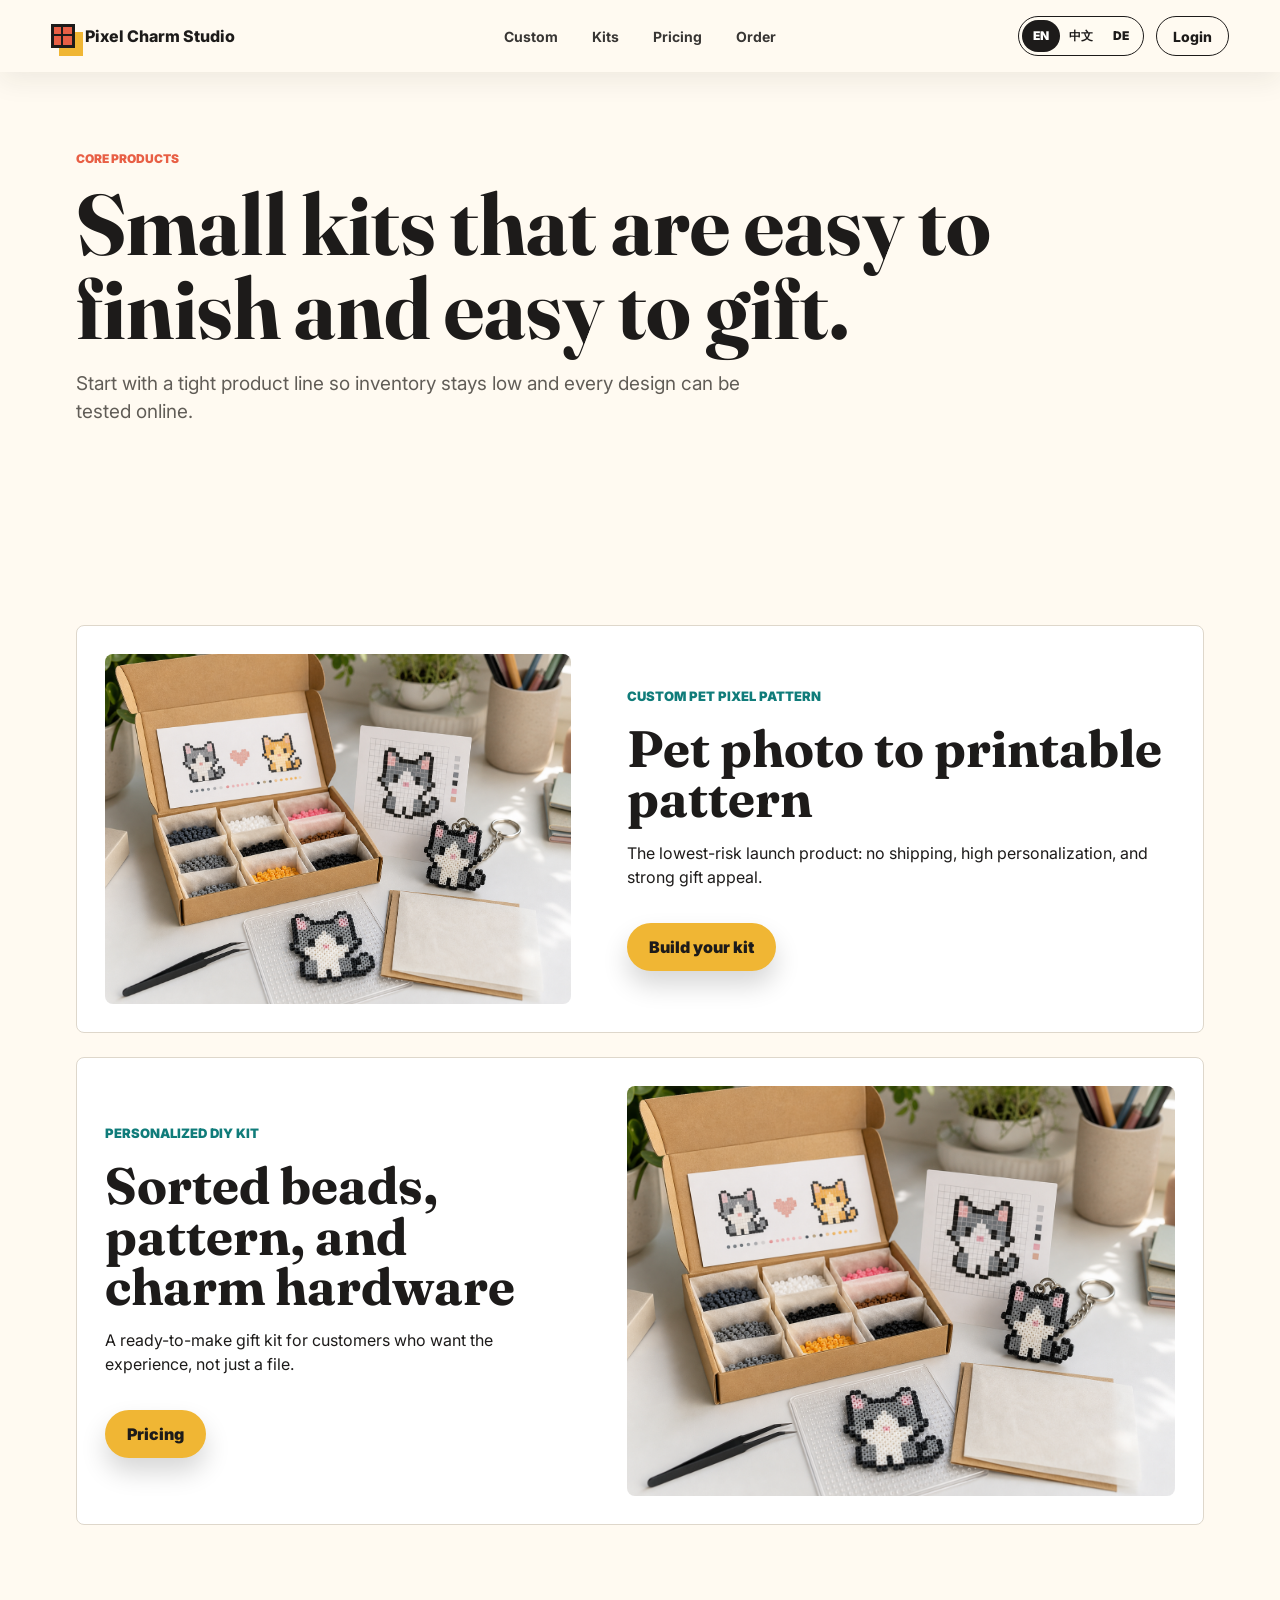
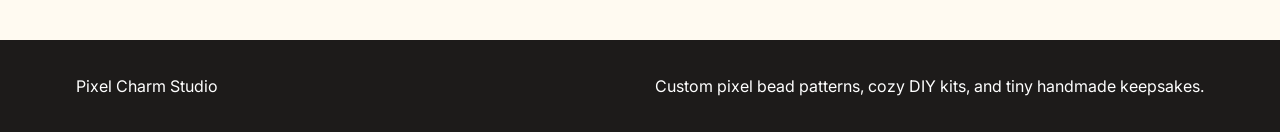
==== kits.html @ eff9be91 "Build multilingual pixel charm website" ====
<!doctype html>
<html lang="en">
  <head>
    <meta charset="utf-8">
    <meta name="viewport" content="width=device-width, initial-scale=1">
    <title>Kits | Pixel Charm Studio</title>
    <link rel="preconnect" href="https://fonts.googleapis.com">
    <link rel="preconnect" href="https://fonts.gstatic.com" crossorigin>
    <link href="https://fonts.googleapis.com/css2?family=Inter:wght@400;500;600;700;800&family=Fraunces:opsz,wght@9..144,700;9..144,800&display=swap" rel="stylesheet">
    <link rel="stylesheet" href="styles.css">
  </head>
  <body class="inner-page">
    <header class="site-header is-scrolled" data-header>
      <a class="brand" href="index.html" aria-label="Pixel Charm Studio home"><span class="brand-mark" aria-hidden="true"></span><span>Pixel Charm Studio</span></a>
      <nav class="nav-links" aria-label="Main navigation">
        <a href="custom.html" data-i18n="nav.custom">Custom</a>
        <a href="kits.html" data-i18n="nav.kits">Kits</a>
        <a href="pricing.html" data-i18n="nav.pricing">Pricing</a>
        <a href="order.html" data-i18n="nav.order">Order</a>
      </nav>
      <div class="header-actions">
        <div class="language-switcher" aria-label="Language selector"><button type="button" data-lang-button="en" aria-pressed="true">EN</button><button type="button" data-lang-button="zh" aria-pressed="false">中文</button><button type="button" data-lang-button="de" aria-pressed="false">DE</button></div>
        <a class="nav-cta" href="login.html" data-i18n="nav.login">Login</a>
      </div>
    </header>

    <main>
      <section class="page-hero">
        <p class="eyebrow" data-i18n="kits.eyebrow">Core products</p>
        <h1 data-i18n="kitsPage.title">Small kits that are easy to finish and easy to gift.</h1>
        <p data-i18n="kitsPage.copy">Start with a tight product line so inventory stays low and every design can be tested online.</p>
      </section>

      <section class="section">
        <div class="kit-grid">
          <article class="kit-card">
            <img src="assets/hero-kit.png" alt="Pixel bead DIY kit">
            <div>
              <p class="tier" data-i18n="kits.card1Title">Custom Pet Pixel Pattern</p>
              <h2 data-i18n="kitsPage.petTitle">Pet photo to printable pattern</h2>
              <p data-i18n="kitsPage.petCopy">The lowest-risk launch product: no shipping, high personalization, and strong gift appeal.</p>
              <a class="button button-primary inline-button" href="order.html" data-i18n="hero.primary">Build your kit</a>
            </div>
          </article>
          <article class="kit-card reverse">
            <img src="assets/hero-kit.png" alt="Sorted pixel bead kit">
            <div>
              <p class="tier" data-i18n="kits.card2Title">Personalized DIY Kit</p>
              <h2 data-i18n="kitsPage.diyTitle">Sorted beads, pattern, and charm hardware</h2>
              <p data-i18n="kitsPage.diyCopy">A ready-to-make gift kit for customers who want the experience, not just a file.</p>
              <a class="button button-primary inline-button" href="pricing.html" data-i18n="nav.pricing">Pricing</a>
            </div>
          </article>
        </div>
      </section>
    </main>

    <footer class="site-footer"><p>Pixel Charm Studio</p><p data-i18n="footer.copy">Custom pixel bead patterns, cozy DIY kits, and tiny handmade keepsakes.</p></footer>
    <script src="script.js"></script>
  </body>
</html>
---- styles.css ----
:root {
  --ink: #1d1b1a;
  --muted: #615d57;
  --paper: #fffaf1;
  --white: #ffffff;
  --line: #ded7cb;
  --coral: #e85f45;
  --teal: #107c7a;
  --gold: #f0b634;
  --mint: #d7efe6;
  --rose: #f7d9d1;
  --sky: #dce9ff;
  --shadow: 0 18px 50px rgba(31, 25, 19, 0.16);
  --radius: 8px;
}

* {
  box-sizing: border-box;
}

html {
  scroll-behavior: smooth;
}

body {
  margin: 0;
  color: var(--ink);
  background: var(--paper);
  font-family: "Inter", Arial, sans-serif;
  line-height: 1.5;
}

img {
  display: block;
  max-width: 100%;
}

a {
  color: inherit;
  text-decoration: none;
}

.site-header {
  position: fixed;
  z-index: 10;
  top: 0;
  right: 0;
  left: 0;
  display: grid;
  grid-template-columns: 1fr auto 1fr;
  align-items: center;
  gap: 24px;
  padding: 16px clamp(18px, 4vw, 56px);
  color: var(--white);
  transition: background 180ms ease, color 180ms ease, box-shadow 180ms ease;
}

.site-header.is-scrolled {
  color: var(--ink);
  background: rgba(255, 250, 241, 0.94);
  box-shadow: 0 8px 28px rgba(40, 35, 28, 0.08);
  backdrop-filter: blur(12px);
}

.brand,
.nav-links,
.nav-cta,
.header-actions,
.language-switcher {
  display: flex;
  align-items: center;
}

.brand {
  gap: 10px;
  min-width: 0;
  font-weight: 800;
}

.brand-mark {
  width: 24px;
  height: 24px;
  border: 3px solid currentColor;
  background:
    linear-gradient(90deg, transparent 7px, currentColor 7px 9px, transparent 9px),
    linear-gradient(transparent 7px, currentColor 7px 9px, transparent 9px),
    var(--coral);
  box-shadow: 8px 8px 0 var(--gold);
  flex: 0 0 auto;
}

.nav-links {
  justify-content: center;
  gap: clamp(14px, 3vw, 34px);
  font-size: 14px;
  font-weight: 700;
}

.nav-links a {
  opacity: 0.88;
}

.nav-links a:hover,
.nav-links a:focus-visible {
  opacity: 1;
}

.header-actions {
  justify-self: end;
  justify-content: end;
  gap: 12px;
}

.language-switcher {
  min-height: 40px;
  padding: 3px;
  gap: 2px;
  border: 1px solid currentColor;
  border-radius: 999px;
  background: rgba(255, 255, 255, 0.08);
}

.language-switcher button {
  min-width: 38px;
  min-height: 32px;
  border: 0;
  border-radius: 999px;
  color: inherit;
  background: transparent;
  font: inherit;
  font-size: 12px;
  font-weight: 900;
  cursor: pointer;
}

.language-switcher button[aria-pressed="true"] {
  color: var(--ink);
  background: var(--white);
}

.site-header.is-scrolled .language-switcher button[aria-pressed="true"] {
  color: var(--white);
  background: var(--ink);
}

.nav-cta {
  min-height: 40px;
  padding: 0 16px;
  border: 1px solid currentColor;
  border-radius: 999px;
  font-size: 14px;
  font-weight: 800;
  color: inherit;
  background: transparent;
  font-family: inherit;
  cursor: pointer;
}

.hero {
  position: relative;
  min-height: 92vh;
  display: flex;
  align-items: center;
  overflow: hidden;
  color: var(--white);
  background: var(--ink);
}

.inner-page {
  background: #fffaf1;
}

.page-hero {
  padding: 150px clamp(18px, 6vw, 76px) 64px;
  background: var(--paper);
}

.page-hero h1,
.auth-copy h1 {
  max-width: 920px;
  color: var(--ink);
  font-size: clamp(42px, 7vw, 86px);
}

.page-hero p:not(.eyebrow),
.auth-copy p:not(.eyebrow) {
  max-width: 720px;
  color: var(--muted);
  font-size: 19px;
}

.hero-image,
.hero-shade {
  position: absolute;
  inset: 0;
  width: 100%;
  height: 100%;
}

.hero-image {
  object-fit: cover;
  object-position: 60% center;
}

.hero-shade {
  background: linear-gradient(90deg, rgba(29, 27, 26, 0.78), rgba(29, 27, 26, 0.42) 42%, rgba(29, 27, 26, 0.12));
}

.hero-content {
  position: relative;
  width: min(720px, calc(100% - 36px));
  margin-left: clamp(18px, 7vw, 96px);
  padding-top: 70px;
}

.eyebrow {
  margin: 0 0 14px;
  color: var(--coral);
  font-size: 12px;
  font-weight: 900;
  letter-spacing: 0;
  text-transform: uppercase;
}

.hero .eyebrow {
  color: #ffd058;
}

h1,
h2,
h3,
p {
  overflow-wrap: anywhere;
}

h1,
h2 {
  margin: 0;
  font-family: "Fraunces", Georgia, serif;
  line-height: 0.98;
  letter-spacing: 0;
}

h1 {
  max-width: 680px;
  font-size: clamp(48px, 7vw, 94px);
}

h2 {
  max-width: 760px;
  font-size: clamp(34px, 5vw, 64px);
}

h3 {
  margin: 0;
  font-size: 20px;
  line-height: 1.15;
}

.hero-copy {
  max-width: 600px;
  margin: 24px 0 0;
  color: rgba(255, 255, 255, 0.9);
  font-size: clamp(17px, 2vw, 21px);
}

.hero-actions,
.hero-stats {
  display: flex;
  flex-wrap: wrap;
  gap: 12px;
}

.hero-actions {
  margin-top: 34px;
}

.button {
  display: inline-flex;
  min-height: 48px;
  align-items: center;
  justify-content: center;
  padding: 0 20px;
  border-radius: 999px;
  border: 2px solid transparent;
  font-weight: 900;
  cursor: pointer;
  transition: transform 160ms ease, box-shadow 160ms ease, background 160ms ease;
}

.button:hover,
.button:focus-visible {
  transform: translateY(-2px);
}

.button-primary {
  color: var(--ink);
  background: var(--gold);
  box-shadow: 0 14px 26px rgba(0, 0, 0, 0.16);
}

.button-secondary {
  color: var(--white);
  border-color: rgba(255, 255, 255, 0.7);
  background: rgba(255, 255, 255, 0.08);
}

.hero-stats {
  padding: 0;
  margin: 44px 0 0;
}

.hero-stats div {
  min-width: 132px;
  padding-right: 20px;
  border-right: 1px solid rgba(255, 255, 255, 0.34);
}

.hero-stats div:last-child {
  border-right: 0;
}

.hero-stats dt {
  font-size: 24px;
  font-weight: 900;
}

.hero-stats dd {
  margin: 4px 0 0;
  color: rgba(255, 255, 255, 0.78);
  font-size: 13px;
}

.intro-band {
  padding: 28px clamp(18px, 6vw, 76px);
  background: var(--teal);
  color: var(--white);
}

.intro-band p {
  max-width: 980px;
  margin: 0 auto;
  font-size: clamp(20px, 3vw, 35px);
  font-weight: 800;
  line-height: 1.18;
}

.section {
  padding: clamp(64px, 9vw, 116px) clamp(18px, 6vw, 76px);
}

.section-heading {
  max-width: 900px;
  margin: 0 auto 34px;
}

.process-grid,
.pricing-grid {
  display: grid;
  max-width: 1160px;
  margin: 0 auto;
  grid-template-columns: repeat(3, minmax(0, 1fr));
  gap: 18px;
}

.process-step,
.product-card,
.price-card,
.order-form,
.photo-rules,
.faq-list details,
.auth-form,
.account-panel {
  border: 1px solid var(--line);
  border-radius: var(--radius);
  background: var(--white);
  box-shadow: 0 1px 0 rgba(0, 0, 0, 0.03);
}

.process-step {
  min-height: 240px;
  padding: 26px;
}

.process-step span {
  display: block;
  margin-bottom: 38px;
  color: var(--teal);
  font-weight: 900;
}

.process-step p,
.product-card p,
.price-card li,
.order-copy p,
.faq-list p {
  color: var(--muted);
}

.split-section,
.order-section {
  display: grid;
  max-width: 1240px;
  margin: 0 auto;
  grid-template-columns: minmax(280px, 0.86fr) minmax(320px, 1.14fr);
  gap: clamp(28px, 6vw, 78px);
  align-items: start;
}

.split-copy {
  position: sticky;
  top: 100px;
}

.split-copy p {
  color: var(--muted);
  font-size: 18px;
}

.product-list {
  display: grid;
  gap: 16px;
}

.product-card {
  display: grid;
  grid-template-columns: 58px 1fr;
  gap: 8px 18px;
  padding: 22px;
}

.product-icon {
  grid-row: span 2;
  width: 56px;
  height: 56px;
  display: grid;
  place-items: center;
  color: var(--white);
  background: var(--coral);
  font-weight: 900;
  box-shadow:
    7px 0 0 rgba(255, 255, 255, 0.95),
    14px 0 0 currentColor;
}

.accent-teal .product-icon {
  background: var(--teal);
}

.accent-gold .product-icon {
  color: var(--ink);
  background: var(--gold);
}

.pricing-section {
  background: var(--mint);
}

.price-card {
  min-height: 326px;
  padding: 28px;
}

.price-card.featured {
  border: 2px solid var(--ink);
  box-shadow: var(--shadow);
  transform: translateY(-10px);
}

.tier {
  margin: 0 0 18px;
  color: var(--teal);
  font-size: 13px;
  font-weight: 900;
  text-transform: uppercase;
}

.price {
  margin: 18px 0;
  font-size: 34px;
  font-weight: 900;
}

.price-card ul,
.photo-rules ul {
  padding-left: 18px;
  margin: 0;
}

.price-card li,
.photo-rules li {
  margin: 10px 0;
}

.card-action {
  margin-top: 22px;
}

.inline-button {
  width: auto;
  margin-top: 18px;
}

.kit-grid {
  display: grid;
  max-width: 1160px;
  margin: 0 auto;
  gap: 24px;
}

.kit-card {
  display: grid;
  grid-template-columns: minmax(260px, 0.92fr) minmax(300px, 1.08fr);
  gap: clamp(22px, 5vw, 56px);
  align-items: center;
  padding: clamp(18px, 3vw, 28px);
  border: 1px solid var(--line);
  border-radius: var(--radius);
  background: var(--white);
}

.kit-card.reverse img {
  order: 2;
}

.kit-card img {
  width: 100%;
  aspect-ratio: 4 / 3;
  object-fit: cover;
  border-radius: var(--radius);
}

.kit-card h2 {
  font-size: clamp(32px, 4vw, 58px);
}

.order-section {
  align-items: stretch;
}

.order-copy {
  align-self: center;
}

.order-copy p {
  max-width: 560px;
  font-size: 18px;
}

.photo-rules {
  margin-top: 28px;
  padding: 22px;
  background: var(--sky);
}

.photo-rules h3 {
  margin-bottom: 12px;
}

.order-form {
  display: grid;
  gap: 16px;
  padding: clamp(20px, 4vw, 34px);
  box-shadow: var(--shadow);
}

label {
  display: grid;
  gap: 8px;
  font-size: 14px;
  font-weight: 900;
}

select,
input,
textarea {
  width: 100%;
  border: 1px solid var(--line);
  border-radius: var(--radius);
  background: #fffdfa;
  color: var(--ink);
  font: inherit;
  min-height: 48px;
  padding: 12px;
}

textarea {
  resize: vertical;
}

.preview-box {
  min-height: 180px;
  display: grid;
  place-items: center;
  overflow: hidden;
  border: 2px dashed #c9bfb0;
  border-radius: var(--radius);
  color: var(--muted);
  background:
    linear-gradient(45deg, rgba(232, 95, 69, 0.08) 25%, transparent 25% 50%, rgba(16, 124, 122, 0.08) 50% 75%, transparent 75%),
    #fffdfa;
  background-size: 32px 32px;
}

.preview-box img {
  width: 100%;
  height: 220px;
  object-fit: cover;
}

.estimate-row {
  display: flex;
  align-items: center;
  justify-content: space-between;
  gap: 16px;
  padding: 18px 0 4px;
  border-top: 1px solid var(--line);
}

.estimate-row span {
  color: var(--muted);
}

.estimate-row strong {
  font-size: 28px;
}

.full-width {
  width: 100%;
}

.faq-section {
  background: var(--rose);
}

.faq-list {
  display: grid;
  max-width: 860px;
  margin: 0 auto;
  gap: 12px;
}

.faq-list details {
  padding: 20px 22px;
}

.faq-list summary {
  cursor: pointer;
  font-weight: 900;
}

.faq-list p {
  margin: 12px 0 0;
}

.site-footer {
  display: flex;
  justify-content: space-between;
  gap: 24px;
  padding: 34px clamp(18px, 6vw, 76px);
  color: var(--white);
  background: var(--ink);
}

.auth-shell {
  min-height: 100vh;
  display: grid;
  grid-template-columns: minmax(280px, 0.95fr) minmax(320px, 0.75fr);
  gap: clamp(28px, 6vw, 78px);
  align-items: center;
  padding: 130px clamp(18px, 6vw, 76px) 70px;
  background:
    linear-gradient(120deg, rgba(215, 239, 230, 0.92), rgba(255, 250, 241, 0.88)),
    var(--paper);
}

.auth-form {
  display: grid;
  gap: 16px;
  padding: clamp(22px, 4vw, 34px);
  box-shadow: var(--shadow);
}

.form-message {
  min-height: 24px;
  margin: 0;
  color: var(--teal);
  font-weight: 800;
}

.auth-link {
  margin: 0;
  color: var(--muted);
}

.auth-link a {
  color: var(--teal);
  font-weight: 900;
  text-decoration: underline;
}

.account-grid {
  display: grid;
  max-width: 1060px;
  margin: 0 auto;
  grid-template-columns: repeat(2, minmax(0, 1fr));
  gap: 18px;
}

.account-panel {
  padding: clamp(22px, 4vw, 34px);
}

.account-panel h2 {
  font-size: clamp(32px, 4vw, 50px);
}

.account-panel dl {
  display: grid;
  gap: 18px;
  margin: 24px 0 0;
}

.account-panel dt {
  color: var(--muted);
  font-weight: 900;
}

.account-panel dd {
  margin: 4px 0 0;
  font-size: 20px;
  font-weight: 800;
}

.site-footer p {
  margin: 0;
}

@media (max-width: 900px) {
  .site-header {
    grid-template-columns: 1fr auto;
  }

  .nav-links {
    display: none;
  }

  .header-actions {
    gap: 8px;
  }

  .hero {
    min-height: 90vh;
  }

  .hero-shade {
    background: linear-gradient(180deg, rgba(29, 27, 26, 0.7), rgba(29, 27, 26, 0.44));
  }

  .hero-content {
    margin: 0 auto;
    align-self: end;
    padding-bottom: 56px;
  }

  .process-grid,
  .pricing-grid,
  .split-section,
  .order-section,
  .kit-card,
  .auth-shell,
  .account-grid {
    grid-template-columns: 1fr;
  }

  .split-copy {
    position: static;
  }

  .price-card.featured {
    transform: none;
  }

  .kit-card.reverse img {
    order: 0;
  }
}

@media (max-width: 620px) {
  .site-header {
    padding: 12px 14px;
  }

  .brand span:last-child {
    max-width: 170px;
    white-space: nowrap;
    overflow: hidden;
    text-overflow: ellipsis;
  }

  .nav-cta {
    display: none;
  }

  .language-switcher {
    min-height: 36px;
  }

  .language-switcher button {
    min-width: 34px;
    font-size: 12px;
  }

  h1 {
    font-size: 44px;
  }

  h2 {
    font-size: 34px;
  }

  .hero-actions {
    align-items: stretch;
    flex-direction: column;
  }

  .button {
    width: 100%;
  }

  .hero-stats {
    gap: 18px;
  }

  .hero-stats div {
    min-width: 120px;
    border-right: 0;
  }

  .product-card {
    grid-template-columns: 1fr;
  }

  .product-icon {
    grid-row: auto;
  }

  .site-footer {
    flex-direction: column;
  }
}
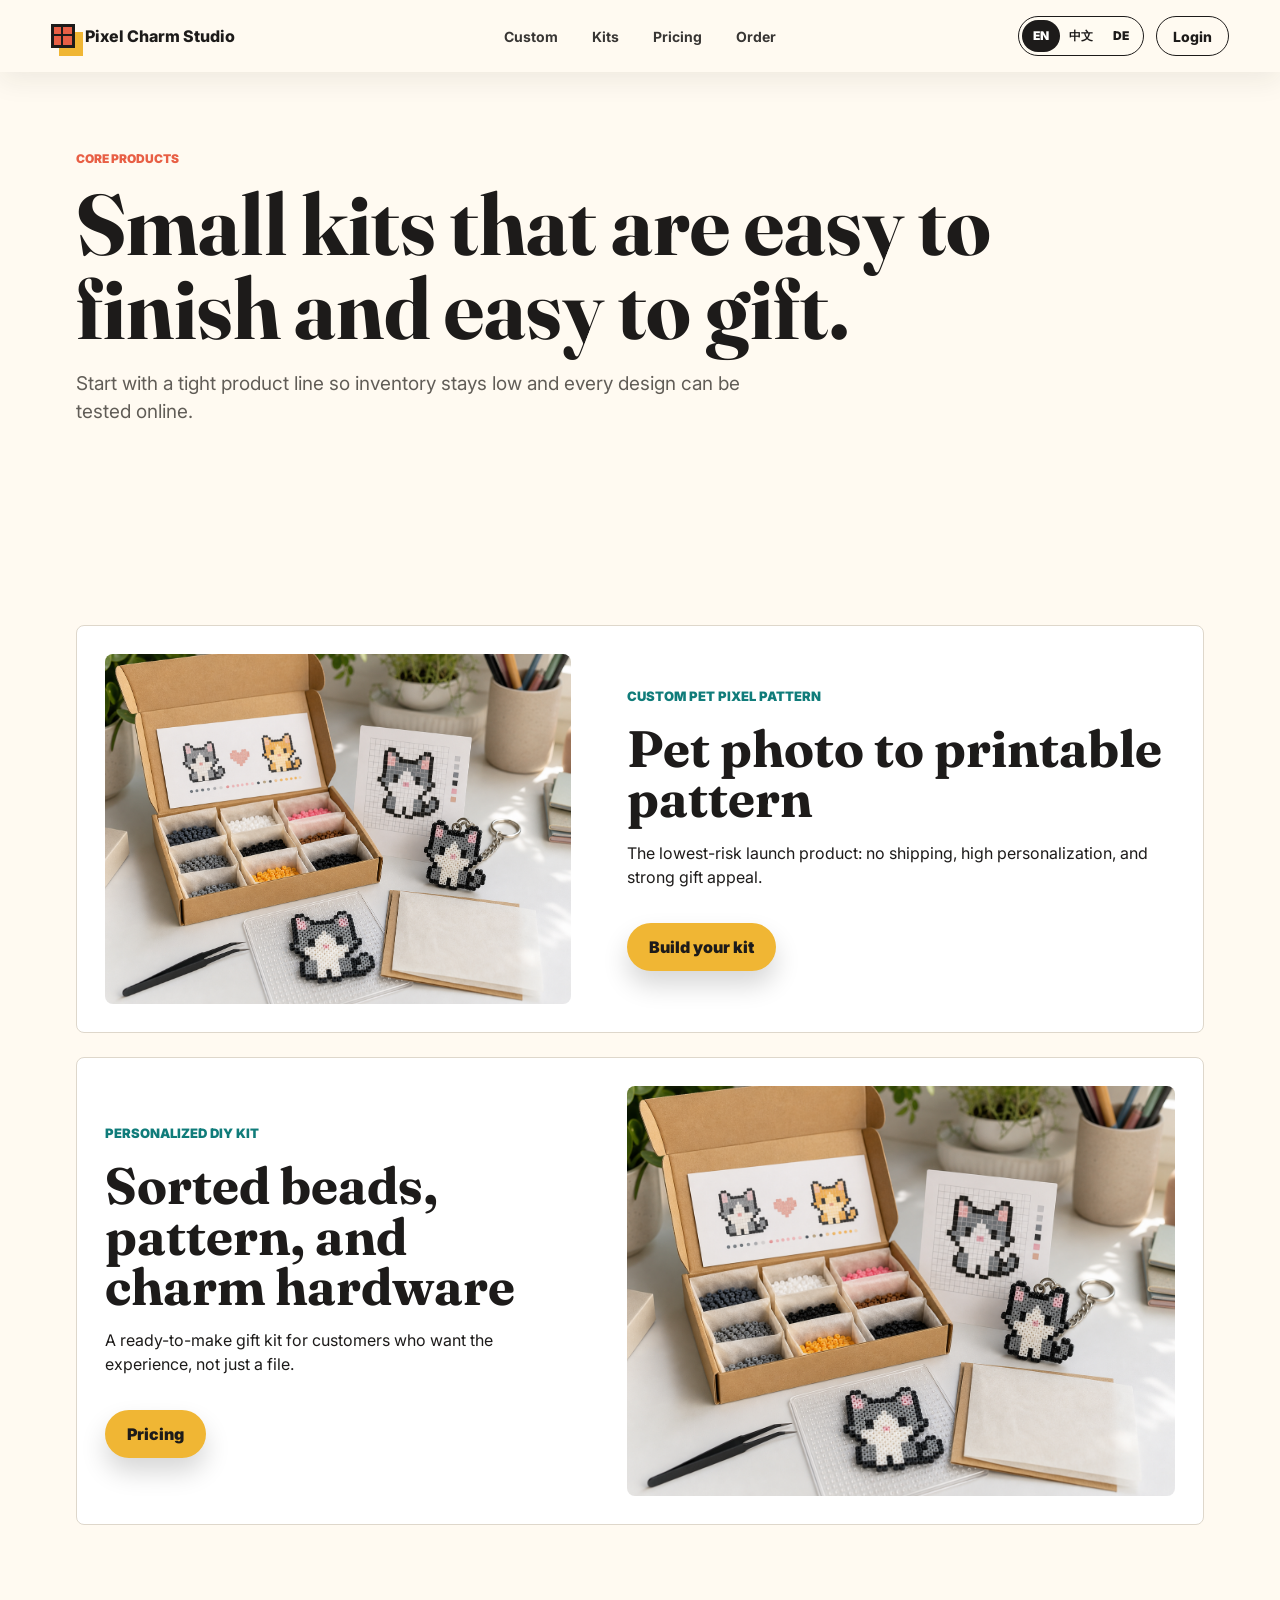
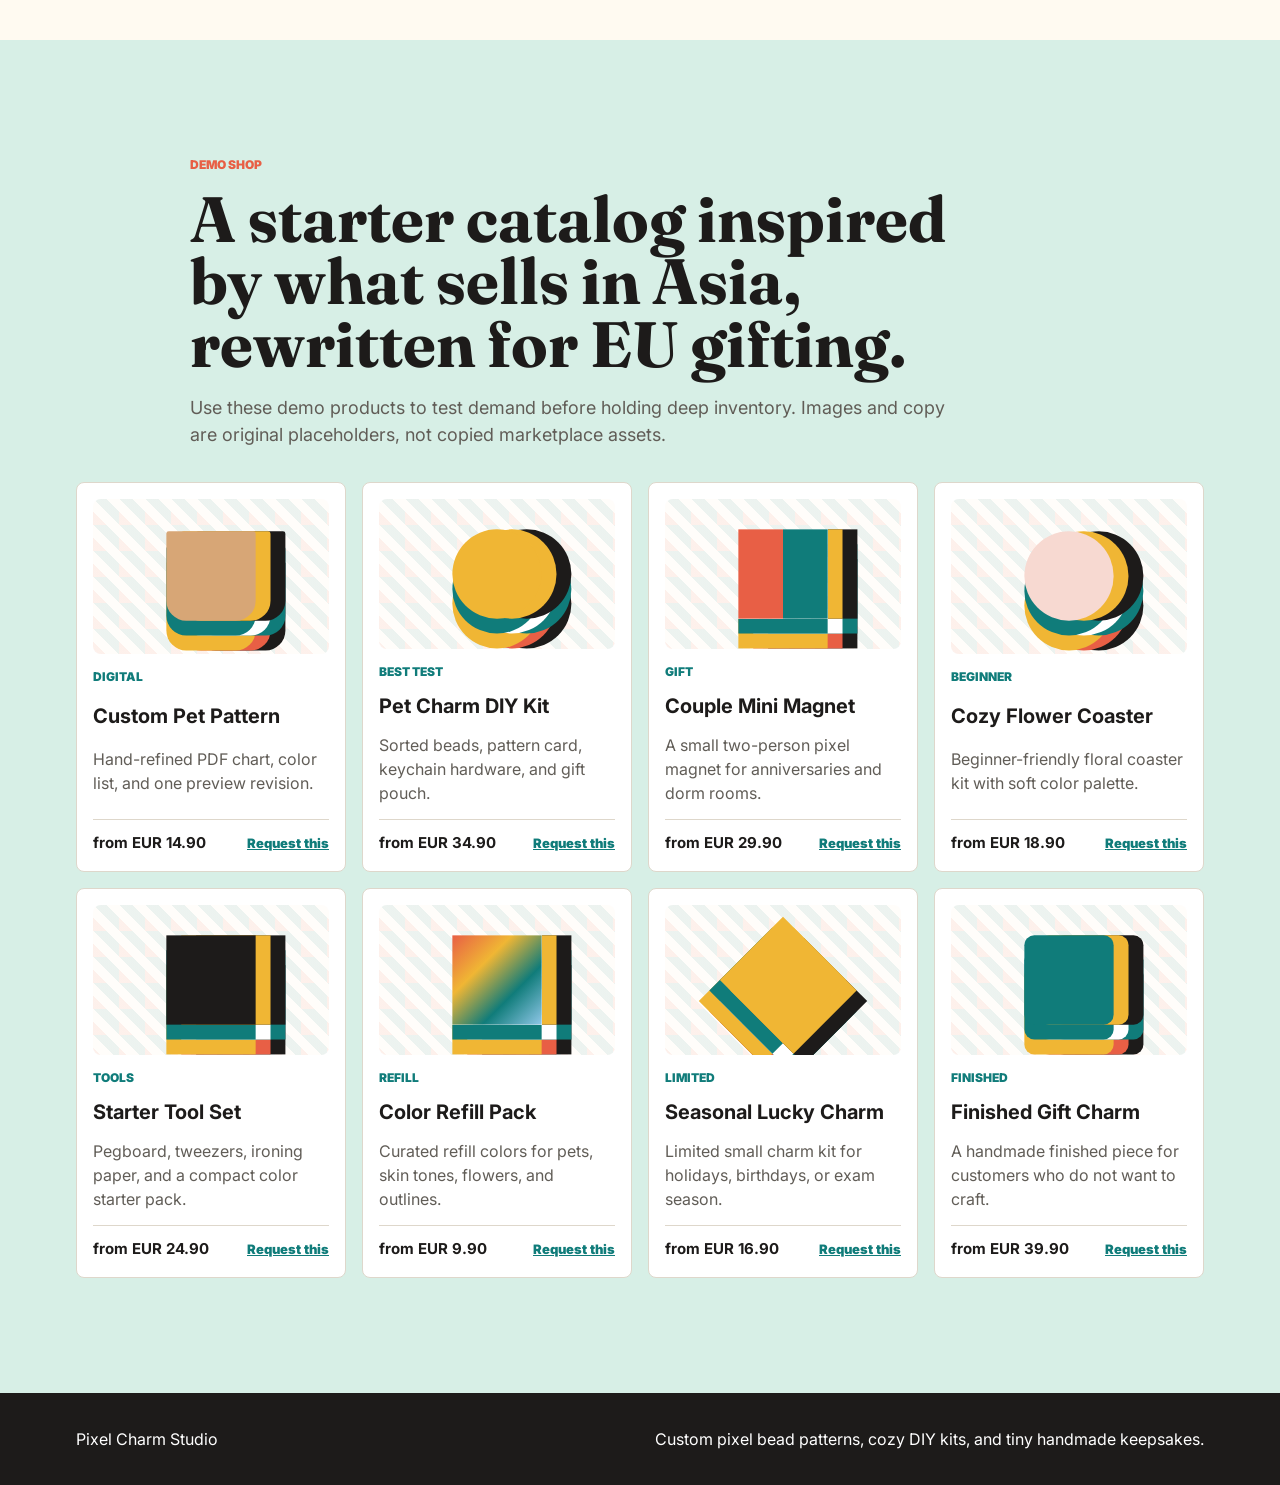
==== commit 2dde0df7: "Replace pattern generator with manual shop demos" ====
--- a/kits.html
+++ b/kits.html
@@ -53,6 +53,80 @@
           </article>
         </div>
       </section>
+
+      <section class="section shop-demo-section">
+        <div class="section-heading">
+          <p class="eyebrow" data-i18n="shop.eyebrow">Demo shop</p>
+          <h2 data-i18n="shop.title">A starter catalog inspired by what sells in Asia, rewritten for EU gifting.</h2>
+          <p data-i18n="shop.copy">Use these demo products to test demand before holding deep inventory. Images and copy are original placeholders, not copied marketplace assets.</p>
+        </div>
+
+        <div class="shop-grid">
+          <article class="shop-card">
+            <div class="shop-visual visual-pet" aria-hidden="true"><span></span></div>
+            <p class="tier">Digital</p>
+            <h3 data-i18n="shop.petPattern">Custom Pet Pattern</h3>
+            <p data-i18n="shop.petPatternCopy">Hand-refined PDF chart, color list, and one preview revision.</p>
+            <div class="shop-card-footer"><strong><span data-i18n="shop.from">from</span> EUR 14.90</strong><a href="order.html" data-i18n="shop.view">Request this</a></div>
+          </article>
+
+          <article class="shop-card">
+            <div class="shop-visual visual-charm" aria-hidden="true"><span></span></div>
+            <p class="tier">Best test</p>
+            <h3 data-i18n="shop.petKit">Pet Charm DIY Kit</h3>
+            <p data-i18n="shop.petKitCopy">Sorted beads, pattern card, keychain hardware, and gift pouch.</p>
+            <div class="shop-card-footer"><strong><span data-i18n="shop.from">from</span> EUR 34.90</strong><a href="order.html" data-i18n="shop.view">Request this</a></div>
+          </article>
+
+          <article class="shop-card">
+            <div class="shop-visual visual-couple" aria-hidden="true"><span></span></div>
+            <p class="tier">Gift</p>
+            <h3 data-i18n="shop.couple">Couple Mini Magnet</h3>
+            <p data-i18n="shop.coupleCopy">A small two-person pixel magnet for anniversaries and dorm rooms.</p>
+            <div class="shop-card-footer"><strong><span data-i18n="shop.from">from</span> EUR 29.90</strong><a href="order.html" data-i18n="shop.view">Request this</a></div>
+          </article>
+
+          <article class="shop-card">
+            <div class="shop-visual visual-flower" aria-hidden="true"><span></span></div>
+            <p class="tier">Beginner</p>
+            <h3 data-i18n="shop.flower">Cozy Flower Coaster</h3>
+            <p data-i18n="shop.flowerCopy">Beginner-friendly floral coaster kit with soft color palette.</p>
+            <div class="shop-card-footer"><strong><span data-i18n="shop.from">from</span> EUR 18.90</strong><a href="order.html" data-i18n="shop.view">Request this</a></div>
+          </article>
+
+          <article class="shop-card">
+            <div class="shop-visual visual-tools" aria-hidden="true"><span></span></div>
+            <p class="tier">Tools</p>
+            <h3 data-i18n="shop.starter">Starter Tool Set</h3>
+            <p data-i18n="shop.starterCopy">Pegboard, tweezers, ironing paper, and a compact color starter pack.</p>
+            <div class="shop-card-footer"><strong><span data-i18n="shop.from">from</span> EUR 24.90</strong><a href="order.html" data-i18n="shop.view">Request this</a></div>
+          </article>
+
+          <article class="shop-card">
+            <div class="shop-visual visual-refill" aria-hidden="true"><span></span></div>
+            <p class="tier">Refill</p>
+            <h3 data-i18n="shop.refill">Color Refill Pack</h3>
+            <p data-i18n="shop.refillCopy">Curated refill colors for pets, skin tones, flowers, and outlines.</p>
+            <div class="shop-card-footer"><strong><span data-i18n="shop.from">from</span> EUR 9.90</strong><a href="order.html" data-i18n="shop.view">Request this</a></div>
+          </article>
+
+          <article class="shop-card">
+            <div class="shop-visual visual-seasonal" aria-hidden="true"><span></span></div>
+            <p class="tier">Limited</p>
+            <h3 data-i18n="shop.seasonal">Seasonal Lucky Charm</h3>
+            <p data-i18n="shop.seasonalCopy">Limited small charm kit for holidays, birthdays, or exam season.</p>
+            <div class="shop-card-footer"><strong><span data-i18n="shop.from">from</span> EUR 16.90</strong><a href="order.html" data-i18n="shop.view">Request this</a></div>
+          </article>
+
+          <article class="shop-card">
+            <div class="shop-visual visual-finished" aria-hidden="true"><span></span></div>
+            <p class="tier">Finished</p>
+            <h3 data-i18n="shop.finished">Finished Gift Charm</h3>
+            <p data-i18n="shop.finishedCopy">A handmade finished piece for customers who do not want to craft.</p>
+            <div class="shop-card-footer"><strong><span data-i18n="shop.from">from</span> EUR 39.90</strong><a href="order.html" data-i18n="shop.view">Request this</a></div>
+          </article>
+        </div>
+      </section>
     </main>
 
     <footer class="site-footer"><p>Pixel Charm Studio</p><p data-i18n="footer.copy">Custom pixel bead patterns, cozy DIY kits, and tiny handmade keepsakes.</p></footer>
--- a/styles.css
+++ b/styles.css
@@ -732,6 +732,183 @@
   font-weight: 800;
 }
 
+.studio-section,
+.shop-demo-section {
+  background: var(--mint);
+}
+
+.studio-panel {
+  display: grid;
+  max-width: 1160px;
+  margin: 0 auto;
+  grid-template-columns: minmax(280px, 0.92fr) minmax(300px, 0.68fr);
+  gap: clamp(28px, 6vw, 72px);
+  align-items: start;
+}
+
+.studio-panel p:not(.eyebrow) {
+  max-width: 700px;
+  color: var(--muted);
+  font-size: 18px;
+}
+
+.studio-checklist {
+  display: grid;
+  gap: 12px;
+  padding: 0;
+  margin: 0;
+  list-style: none;
+  counter-reset: studio;
+}
+
+.studio-checklist li {
+  position: relative;
+  min-height: 62px;
+  padding: 18px 18px 18px 64px;
+  border: 1px solid var(--line);
+  border-radius: var(--radius);
+  background: var(--white);
+  color: var(--muted);
+  font-weight: 800;
+}
+
+.studio-checklist li::before {
+  counter-increment: studio;
+  content: counter(studio);
+  position: absolute;
+  left: 18px;
+  top: 16px;
+  width: 30px;
+  height: 30px;
+  display: grid;
+  place-items: center;
+  color: var(--white);
+  background: var(--teal);
+  font-size: 13px;
+  font-weight: 900;
+}
+
+.shop-demo-section .section-heading p:not(.eyebrow) {
+  max-width: 760px;
+  color: var(--muted);
+  font-size: 18px;
+}
+
+.shop-grid {
+  display: grid;
+  max-width: 1160px;
+  margin: 0 auto;
+  grid-template-columns: repeat(4, minmax(0, 1fr));
+  gap: 16px;
+}
+
+.shop-card {
+  display: grid;
+  gap: 14px;
+  min-height: 390px;
+  padding: 16px;
+  border: 1px solid var(--line);
+  border-radius: var(--radius);
+  background: var(--white);
+}
+
+.shop-card p {
+  margin: 0;
+  color: var(--muted);
+}
+
+.shop-card .tier {
+  color: var(--teal);
+  font-size: 12px;
+}
+
+.shop-visual {
+  position: relative;
+  min-height: 150px;
+  display: grid;
+  place-items: center;
+  overflow: hidden;
+  border-radius: var(--radius);
+  background:
+    linear-gradient(45deg, rgba(232, 95, 69, 0.08) 25%, transparent 25% 50%, rgba(16, 124, 122, 0.08) 50% 75%, transparent 75%),
+    #fffdfa;
+  background-size: 26px 26px;
+}
+
+.shop-visual span {
+  width: 72px;
+  height: 72px;
+  background: var(--coral);
+  box-shadow:
+    12px 0 0 var(--gold),
+    24px 0 0 var(--ink),
+    0 12px 0 var(--teal),
+    12px 12px 0 var(--white),
+    24px 12px 0 var(--teal),
+    0 24px 0 var(--gold),
+    12px 24px 0 var(--coral),
+    24px 24px 0 var(--ink);
+  transform: scale(1.24);
+}
+
+.visual-pet span {
+  border-radius: 2px 2px 16px 16px;
+  background: #d7a676;
+}
+
+.visual-charm span {
+  border-radius: 50%;
+  background: var(--gold);
+}
+
+.visual-couple span {
+  background: linear-gradient(90deg, var(--coral) 0 50%, var(--teal) 50%);
+}
+
+.visual-flower span {
+  border-radius: 50%;
+  background: var(--rose);
+}
+
+.visual-tools span {
+  background: var(--ink);
+}
+
+.visual-refill span {
+  background: linear-gradient(135deg, var(--coral), var(--gold), var(--teal), #8fc7e8);
+}
+
+.visual-seasonal span {
+  transform: rotate(45deg) scale(1.24);
+  background: var(--gold);
+}
+
+.visual-finished span {
+  border-radius: 8px;
+  background: var(--teal);
+}
+
+.shop-card-footer {
+  display: flex;
+  align-items: center;
+  justify-content: space-between;
+  gap: 12px;
+  margin-top: auto;
+  padding-top: 12px;
+  border-top: 1px solid var(--line);
+}
+
+.shop-card-footer strong {
+  font-size: 15px;
+}
+
+.shop-card-footer a {
+  color: var(--teal);
+  font-size: 13px;
+  font-weight: 900;
+  text-decoration: underline;
+}
+
 .site-footer p {
   margin: 0;
 }
@@ -769,8 +946,13 @@
   .order-section,
   .kit-card,
   .auth-shell,
-  .account-grid {
+  .account-grid,
+  .studio-panel {
     grid-template-columns: 1fr;
+  }
+
+  .shop-grid {
+    grid-template-columns: repeat(2, minmax(0, 1fr));
   }
 
   .split-copy {
@@ -848,4 +1030,8 @@
   .site-footer {
     flex-direction: column;
   }
-}
+
+  .shop-grid {
+    grid-template-columns: 1fr;
+  }
+}
